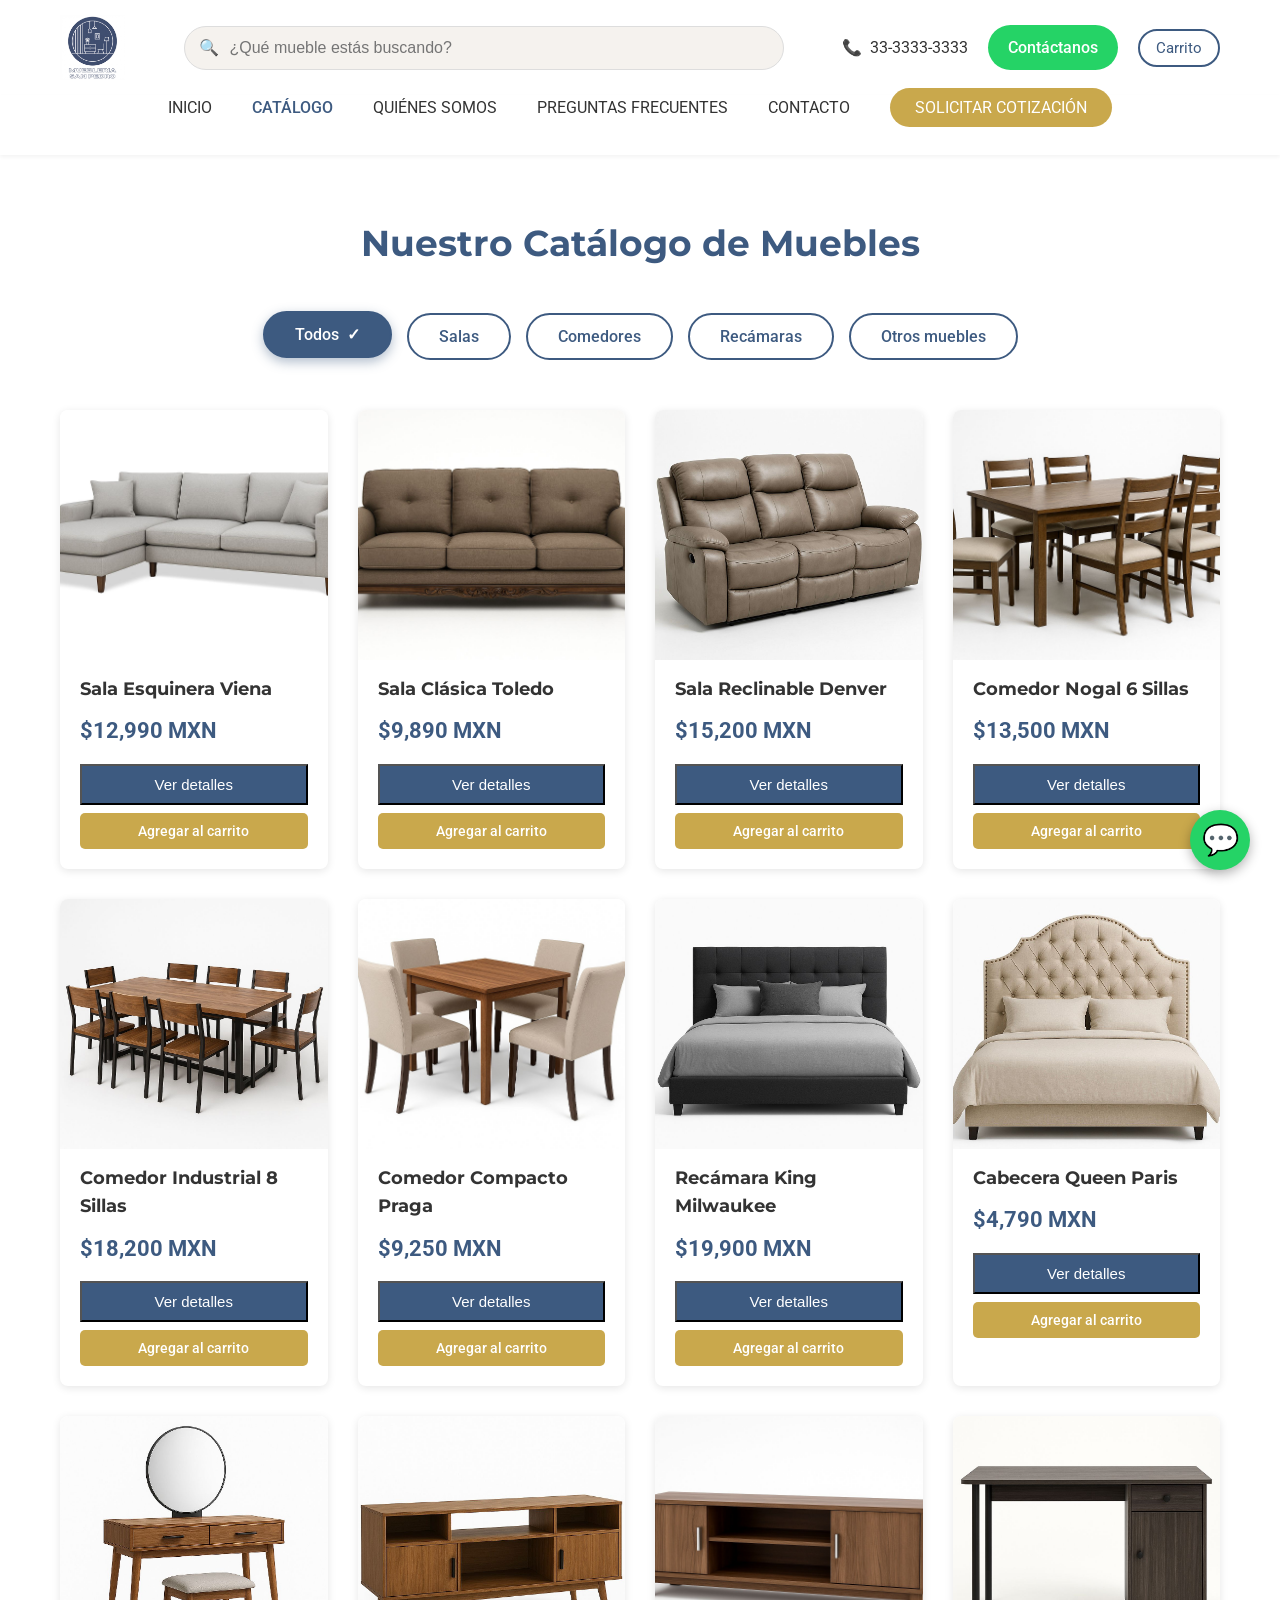
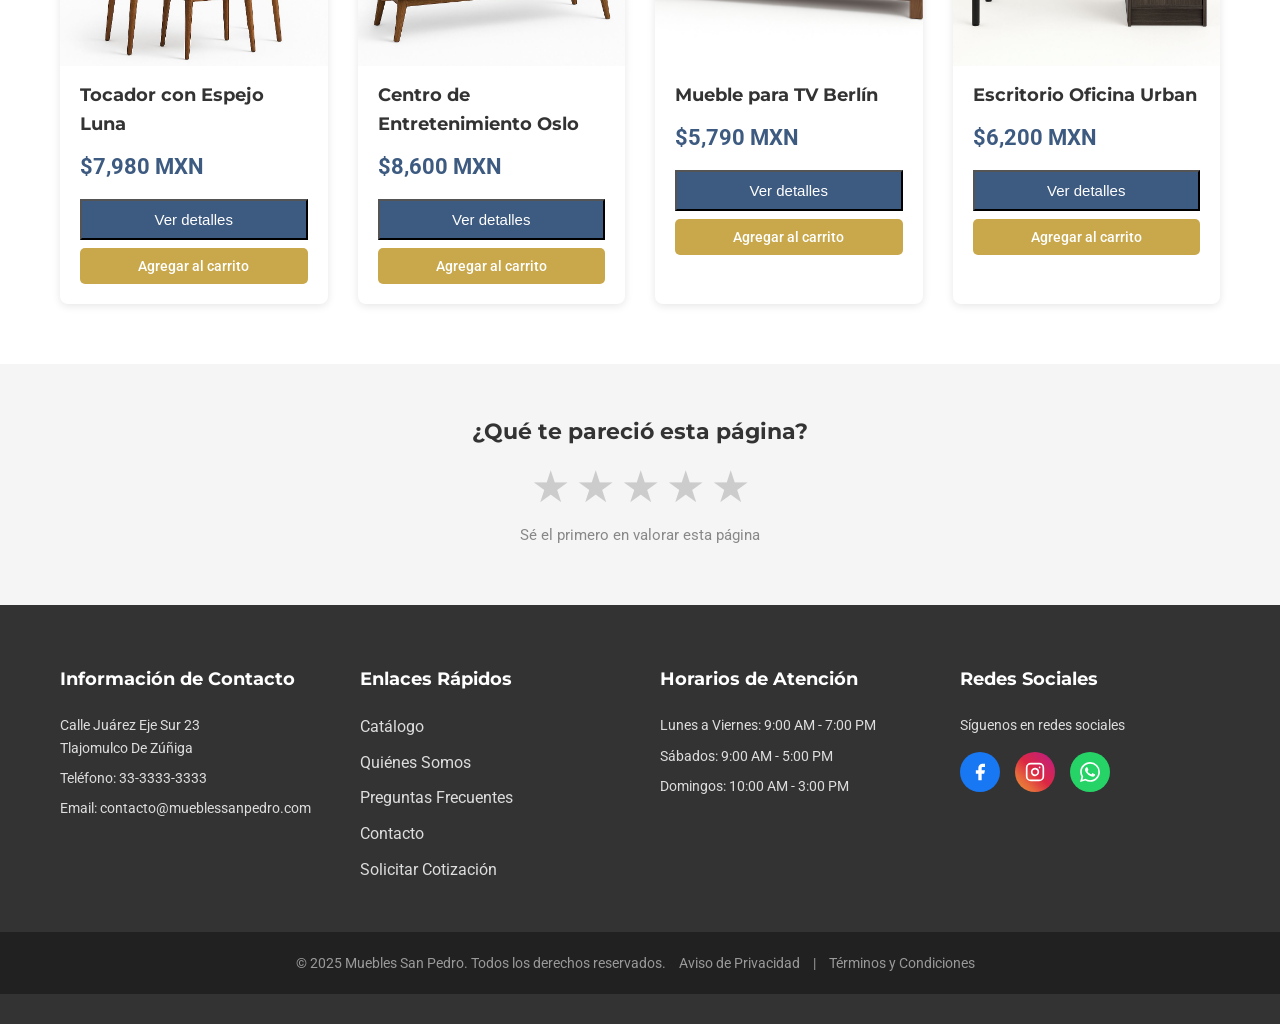
==== catalogo.html @ d08b0eda "chore: normaliza nombres de imagenes y videos a minusculas sin acentos Renombra los 15 archivos de i" ====
<!DOCTYPE html>
<html lang="es">
<head>
    <meta charset="UTF-8">
    <meta name="viewport" content="width=device-width, initial-scale=1.0">
    <title>Catálogo - Muebles San Pedro</title>
    <link href="https://fonts.googleapis.com/css2?family=Montserrat:wght@700&family=Roboto:wght@400;500&display=swap" rel="stylesheet">
    <link rel="stylesheet" href="css/styles.css">
    <link rel="icon" type="image/jpeg" href="images/logo.jpeg">
    <link rel="shortcut icon" href="images/logo.jpeg">
    <style>
        /* ══ ANIMACIONES ══ */
        @keyframes fadeInUp {
            from { opacity: 0; transform: translateY(28px); }
            to   { opacity: 1; transform: translateY(0); }
        }
        @keyframes badgePulse {
            0%   { transform: scale(1); }
            40%  { transform: scale(1.45); }
            100% { transform: scale(1); }
        }
        @keyframes btnBounce {
            0%, 100% { transform: scale(1); }
            30%       { transform: scale(1.15); }
            65%       { transform: scale(0.95); }
        }

        .product-card { opacity: 0; }
        .product-card.animate-in { animation: fadeInUp 0.5s ease forwards; }

        /* ══ BOTÓN AGREGAR AL CARRITO ══ */
        .btn-add-cart {
            width: 100%;
            background-color: #C9A84C;
            color: white;
            border: none;
            padding: 10px;
            border-radius: 5px;
            font-size: 14px;
            font-weight: 500;
            cursor: pointer;
            margin-top: 8px;
            font-family: 'Roboto', Arial, sans-serif;
            transition: background-color 0.3s;
        }
        .btn-add-cart:hover { background-color: #A88730; }
        .btn-add-cart.added {
            animation: btnBounce 0.4s ease;
            background-color: #3D5A80;
        }

        /* ══ ICONO CARRITO EN HEADER ══ */
        .cart-icon-btn {
            background: none;
            border: 2px solid #3D5A80;
            border-radius: 25px;
            padding: 8px 16px;
            cursor: pointer;
            font-size: 15px;
            color: #3D5A80;
            font-family: 'Roboto', Arial, sans-serif;
            display: flex;
            align-items: center;
            gap: 6px;
            transition: all 0.3s;
        }
        .cart-icon-btn:hover { background: #3D5A80; color: white; }
        .cart-badge {
            background: #C9A84C;
            color: white;
            font-size: 11px;
            font-weight: 700;
            min-width: 20px;
            height: 20px;
            border-radius: 10px;
            padding: 0 5px;
            display: none;
            align-items: center;
            justify-content: center;
        }
        .cart-badge.pulse { animation: badgePulse 0.4s ease; }

        /* ══ OVERLAY ══ */
        .cart-overlay {
            display: none;
            position: fixed;
            inset: 0;
            background: rgba(0,0,0,0.5);
            z-index: 1001;
        }
        .cart-overlay.open { display: block; }

        /* ══ DRAWER LATERAL ══ */
        .cart-drawer {
            position: fixed;
            top: 0;
            right: -440px;
            width: 400px;
            max-width: 95vw;
            height: 100vh;
            background: white;
            z-index: 1002;
            display: flex;
            flex-direction: column;
            box-shadow: -4px 0 24px rgba(0,0,0,0.15);
            transition: right 0.35s ease;
        }
        .cart-drawer.open { right: 0; }

        .cart-hdr {
            display: flex;
            justify-content: space-between;
            align-items: center;
            padding: 18px 24px;
            background: #3D5A80;
            color: white;
            flex-shrink: 0;
        }
        .cart-hdr h2 { font-size: 19px; margin: 0; }
        .cart-close-btn {
            background: none;
            border: none;
            color: white;
            font-size: 22px;
            cursor: pointer;
            line-height: 1;
        }

        .cart-items-list { flex: 1; overflow-y: auto; padding: 12px 16px; }

        .cart-item {
            display: flex;
            gap: 12px;
            align-items: flex-start;
            padding: 12px 0;
            border-bottom: 1px solid #f0f0f0;
        }
        .cart-item-img {
            width: 68px;
            height: 68px;
            object-fit: cover;
            border-radius: 6px;
            flex-shrink: 0;
        }
        .cart-item-info { flex: 1; min-width: 0; }
        .cart-item-name {
            font-size: 13px;
            font-weight: 500;
            color: #333;
            margin-bottom: 3px;
            white-space: nowrap;
            overflow: hidden;
            text-overflow: ellipsis;
        }
        .cart-item-price { font-size: 13px; color: #3D5A80; font-weight: 700; }
        .cart-item-controls { display: flex; align-items: center; gap: 8px; margin-top: 8px; }
        .qty-btn {
            width: 26px;
            height: 26px;
            border: 1px solid #ddd;
            background: #f5f5f5;
            border-radius: 4px;
            cursor: pointer;
            font-size: 16px;
            line-height: 1;
        }
        .qty-val { font-size: 14px; font-weight: 600; min-width: 20px; text-align: center; }
        .remove-item-btn {
            background: none;
            border: none;
            color: #e53935;
            font-size: 17px;
            cursor: pointer;
            margin-left: auto;
            line-height: 1;
        }

        .cart-empty-msg { text-align: center; padding: 60px 20px; color: #aaa; }
        .cart-empty-msg .cart-empty-icon { font-size: 48px; margin-bottom: 12px; }
        .cart-empty-msg p { font-size: 15px; }

        .cart-ftr {
            padding: 16px 20px;
            border-top: 1px solid #eee;
            background: #fafafa;
            flex-shrink: 0;
        }
        .cart-total-row {
            display: flex;
            justify-content: space-between;
            font-size: 17px;
            font-weight: 700;
            color: #333;
            margin-bottom: 14px;
        }
        .cart-checkout-btn {
            display: block;
            background: #3D5A80;
            color: white;
            text-align: center;
            padding: 13px;
            border-radius: 5px;
            text-decoration: none;
            font-weight: 500;
            font-size: 15px;
            margin-bottom: 8px;
            transition: background 0.3s;
        }
        .cart-checkout-btn:hover { background: #2C4466; }
        .cart-clear-btn {
            width: 100%;
            background: none;
            border: 1px solid #ddd;
            padding: 9px;
            border-radius: 5px;
            color: #999;
            cursor: pointer;
            font-family: inherit;
            font-size: 13px;
            transition: all 0.3s;
        }
        .cart-clear-btn:hover { border-color: #e53935; color: #e53935; }
    </style>
</head>
<body>

    <!-- HEADER SUPERIOR -->
    <header class="header-top">
        <div class="container">
            <div class="header-content">
                <a href="index.html" class="logo">
                    <img src="images/logo.jpeg" alt="Muebles San Pedro" style="height:65px; width:auto; display:block;">
                </a>
                
                <div class="search-bar">
                    <input type="text" placeholder="¿Qué mueble estás buscando?">
                </div>

                <div class="header-icons">
                    <a href="tel:3333333333" class="phone-btn">
                        <span>📞</span>
                        <span>33-3333-3333</span>
                    </a>
                    <a href="#" class="whatsapp-btn">Contáctanos</a>
                    <button class="cart-icon-btn" id="cartToggle" title="Ver carrito">
                        Carrito <span class="cart-badge" id="cartBadge">0</span>
                    </button>
                </div>
            </div>
        </div>
    </header>

    <!-- NAVEGACIÓN PRINCIPAL -->
    <nav class="main-nav">
        <div class="container">
            <ul class="nav-menu">
                <li><a href="index.html">INICIO</a></li>
                <li><a href="catalogo.html" class="active">CATÁLOGO</a></li>
                <li><a href="quienes-somos.html">QUIÉNES SOMOS</a></li>
                <li><a href="preguntas-frecuentes.html">PREGUNTAS FRECUENTES</a></li>
                <li><a href="contacto.html">CONTACTO</a></li>
                <li><a href="cotizacion.html" class="cta-btn">SOLICITAR COTIZACIÓN</a></li>
            </ul>
        </div>
    </nav>

    <!-- CONTENIDO PRINCIPAL -->
    <main class="main-content">
        <div class="container">
            <h1 class="page-title">Nuestro Catálogo de Muebles</h1>
            
            <!-- FILTROS POR CATEGORÍA -->
            <section class="catalog-filters" aria-label="Filtros del catálogo">
                <button class="filter-btn active" data-filter="todos">Todos</button>
                <button class="filter-btn" data-filter="salas">Salas</button>
                <button class="filter-btn" data-filter="comedores">Comedores</button>
                <button class="filter-btn" data-filter="recamaras">Recámaras</button>
                <button class="filter-btn" data-filter="otros">Otros muebles</button>
            </section>

            <!-- GRID DE PRODUCTOS -->
            <section class="product-grid grid-4" aria-label="Listado de productos">

                <!-- SALAS (5) -->
                <article class="card product-card categoria-salas" data-category="salas">
                    <div class="card-image">
                        <img src="images/sala-esquinera-viena.jpeg" alt="Sala Esquinera Viena">
                    </div>
                    <div class="card-body">
                        <h3>Sala Esquinera Viena</h3>
                        <p class="price">$12,990 MXN</p>
                        <button class="btn-primary btn-view-details" 
                                data-product-name="Sala Esquinera Viena"
                                data-product-price="$12,990 MXN"
                                data-product-image="images/sala-esquinera-viena.jpeg"
                                data-product-id="sala-esquinera-viena"
                                data-description="Sala esquinera moderna con diseño elegante y cómodo, perfecta para espacios amplios."
                                data-dimensions="Ancho: 280 cm | Profundidad: 180 cm | Alto: 85 cm"
                                data-materials="Estructura en madera sólida, tapizado en tela de alta calidad, cojines con espuma de alta densidad."
                                data-guarantee="1 año de garantía contra defectos de fabricación.">
                            Ver detalles
                        </button>
                    </div>
                </article>

              
                <article class="card product-card categoria-salas" data-category="salas">
                    <div class="card-image">
                        <img src="images/sala-clasica-toledo.jpeg" alt="Sala Clásica Toledo">
                    </div>
                    <div class="card-body">
                        <h3>Sala Clásica Toledo</h3>
                        <p class="price">$9,890 MXN</p>
                        <button class="btn-primary btn-view-details" 
                                data-product-name="Sala Clásica Toledo"
                                data-product-price="$9,890 MXN"
                                data-product-image="images/sala-clasica-toledo.jpeg"
                                data-product-id="sala-clasica-toledo"
                                data-description="Sala de estilo clásico con acabados elegantes y diseño atemporal."
                                data-dimensions="Ancho: 240 cm | Profundidad: 95 cm | Alto: 90 cm"
                                data-materials="Madera de pino tratada, tapizado en tela resistente, patas de madera maciza."
                                data-guarantee="1 año de garantía contra defectos de fabricación.">
                            Ver detalles
                        </button>
                    </div>
                </article>

                <article class="card product-card categoria-salas" data-category="salas">
                    <div class="card-image">
                        <img src="images/sala-reclinable-denver.jpeg" alt="Sala Reclinable Denver">
                    </div>
                    <div class="card-body">
                        <h3>Sala Reclinable Denver</h3>
                        <p class="price">$15,200 MXN</p>
                        <button class="btn-primary btn-view-details" 
                                data-product-name="Sala Reclinable Denver"
                                data-product-price="$15,200 MXN"
                                data-product-image="images/sala-reclinable-denver.jpeg"
                                data-product-id="sala-reclinable-denver"
                                data-description="Sala reclinable con mecanismo suave y cómodo, ideal para relajarse."
                                data-dimensions="Ancho: 220 cm | Profundidad: 100 cm (reclinada: 180 cm) | Alto: 105 cm"
                                data-materials="Estructura metálica reforzada, tapizado en cuero sintético, mecanismo de reclinación suave."
                                data-guarantee="2 años de garantía en mecanismo de reclinación, 1 año en tapizado.">
                            Ver detalles
                        </button>
                    </div>
                </article>

              
                <!-- COMEDORES (5) -->
                <article class="card product-card categoria-comedores" data-category="comedores">
                    <div class="card-image">
                        <img src="images/comedor-nogal-6-sillas.jpeg" alt="Comedor Nogal 6 Sillas">
                    </div>
                    <div class="card-body">
                        <h3>Comedor Nogal 6 Sillas</h3>
                        <p class="price">$13,500 MXN</p>
                        <button class="btn-primary btn-view-details" 
                                data-product-name="Comedor Nogal 6 Sillas"
                                data-product-price="$13,500 MXN"
                                data-product-image="images/comedor-nogal-6-sillas.jpeg"
                                data-product-id="comedor-nogal-6-sillas"
                                data-description="Juego de comedor completo con mesa y 6 sillas en acabado nogal elegante."
                                data-dimensions="Mesa: 180 cm x 90 cm x 75 cm | Sillas: 45 cm x 50 cm x 95 cm"
                                data-materials="Mesa en madera de nogal maciza, sillas con estructura de madera y asientos tapizados."
                                data-guarantee="1 año de garantía contra defectos de fabricación.">
                            Ver detalles
                        </button>
                    </div>
                </article>

            
                <article class="card product-card categoria-comedores" data-category="comedores">
                    <div class="card-image">
                        <img src="images/comedor-industrial-8-sillas.jpeg" alt="Comedor Industrial 8 Sillas">
                    </div>
                    <div class="card-body">
                        <h3>Comedor Industrial 8 Sillas</h3>
                        <p class="price">$18,200 MXN</p>
                        <button class="btn-primary btn-view-details" 
                                data-product-name="Comedor Industrial 8 Sillas"
                                data-product-price="$18,200 MXN"
                                data-product-image="images/comedor-industrial-8-sillas.jpeg"
                                data-product-id="comedor-industrial-8-sillas"
                                data-description="Comedor de estilo industrial con mesa amplia y 8 sillas, perfecto para familias grandes."
                                data-dimensions="Mesa: 240 cm x 100 cm x 75 cm | Sillas: 48 cm x 52 cm x 95 cm"
                                data-materials="Mesa con base metálica y tapa de madera, sillas con estructura metálica y asientos de madera."
                                data-guarantee="1 año de garantía contra defectos de fabricación.">
                            Ver detalles
                        </button>
                    </div>
                </article>

                <article class="card product-card categoria-comedores" data-category="comedores">
                    <div class="card-image">
                        <img src="images/comedor-compacto-praga.jpeg" alt="Comedor Compacto Praga">
                    </div>
                    <div class="card-body">
                        <h3>Comedor Compacto Praga</h3>
                        <p class="price">$9,250 MXN</p>
                        <button class="btn-primary btn-view-details" 
                                data-product-name="Comedor Compacto Praga"
                                data-product-price="$9,250 MXN"
                                data-product-image="images/comedor-compacto-praga.jpeg"
                                data-product-id="comedor-compacto-praga"
                                data-description="Comedor compacto ideal para espacios pequeños, incluye mesa y 4 sillas."
                                data-dimensions="Mesa: 140 cm x 80 cm x 75 cm | Sillas: 42 cm x 48 cm x 90 cm"
                                data-materials="Mesa en MDF con acabado melamínico, sillas con estructura de madera y asientos tapizados."
                                data-guarantee="1 año de garantía contra defectos de fabricación.">
                            Ver detalles
                        </button>
                    </div>
                </article>

                <!-- RECÁMARAS (5) -->
                <article class="card product-card categoria-recamaras" data-category="recamaras">
                    <div class="card-image">
                        <img src="images/recamara-king-milwaukee.jpeg" alt="Recámara King Milwaukee">
                    </div>
                    <div class="card-body">
                        <h3>Recámara King Milwaukee</h3>
                        <p class="price">$19,900 MXN</p>
                        <button class="btn-primary btn-view-details" 
                                data-product-name="Recámara King Milwaukee"
                                data-product-price="$19,900 MXN"
                                data-product-image="images/recamara-king-milwaukee.jpeg"
                                data-product-id="recamara-king-milwaukee"
                                data-description="Juego de recámara completo tamaño King con cabecera, cómoda y espejo."
                                data-dimensions="Cama: 200 cm x 200 cm | Cabecera: 220 cm x 120 cm | Cómoda: 120 cm x 50 cm x 80 cm"
                                data-materials="Madera de pino maciza, acabado en barniz satinado, herrajes de acero inoxidable."
                                data-guarantee="1 año de garantía contra defectos de fabricación.">
                            Ver detalles
                        </button>
                    </div>
                </article>

              
                <article class="card product-card categoria-recamaras" data-category="recamaras">
                    <div class="card-image">
                        <img src="images/cabecera-queen-paris.jpeg" alt="Cabecera Queen Paris">
                    </div>
                    <div class="card-body">
                        <h3>Cabecera Queen Paris</h3>
                        <p class="price">$4,790 MXN</p>
                        <button class="btn-primary btn-view-details" 
                                data-product-name="Cabecera Queen Paris"
                                data-product-price="$4,790 MXN"
                                data-product-image="images/cabecera-queen-paris.jpeg"
                                data-product-id="cabecera-queen-paris"
                                data-description="Cabecera elegante tamaño Queen con diseño parisino y acabados refinados."
                                data-dimensions="Ancho: 160 cm | Alto: 110 cm | Profundidad: 15 cm"
                                data-materials="Madera de pino con tapizado en tela de alta calidad, estructura reforzada."
                                data-guarantee="1 año de garantía contra defectos de fabricación.">
                            Ver detalles
                        </button>
                    </div>
                </article>

                <article class="card product-card categoria-recamaras" data-category="recamaras">
                    <div class="card-image">
                        <img src="images/tocador-con-espejo-luna.jpeg" alt="Tocador con Espejo Luna">
                    </div>
                    <div class="card-body">
                        <h3>Tocador con Espejo Luna</h3>
                        <p class="price">$7,980 MXN</p>
                        <button class="btn-primary btn-view-details" 
                                data-product-name="Tocador con Espejo Luna"
                                data-product-price="$7,980 MXN"
                                data-product-image="images/tocador-con-espejo-luna.jpeg"
                                data-product-id="tocador-espejo-luna"
                                data-description="Tocador elegante con espejo redondo tipo luna y cajones espaciosos."
                                data-dimensions="Ancho: 120 cm | Profundidad: 45 cm | Alto: 75 cm | Espejo: 60 cm diámetro"
                                data-materials="Madera de pino maciza, espejo de seguridad, herrajes de acero inoxidable, acabado en barniz."
                                data-guarantee="1 año de garantía contra defectos de fabricación.">
                            Ver detalles
                        </button>
                    </div>
                </article>

                <!-- OTROS MUEBLES (5) -->
                <article class="card product-card categoria-otros" data-category="otros">
                    <div class="card-image">
                        <img src="images/centro-de-entretenimiento-oslo.jpeg" alt="Centro de Entretenimiento Oslo">
                    </div>
                    <div class="card-body">
                        <h3>Centro de Entretenimiento Oslo</h3>
                        <p class="price">$8,600 MXN</p>
                        <button class="btn-primary btn-view-details" 
                                data-product-name="Centro de Entretenimiento Oslo"
                                data-product-price="$8,600 MXN"
                                data-product-image="images/centro-de-entretenimiento-oslo.jpeg"
                                data-product-id="centro-entretenimiento-oslo"
                                data-description="Centro de entretenimiento moderno con espacio para TV y almacenamiento adicional."
                                data-dimensions="Ancho: 200 cm | Profundidad: 45 cm | Alto: 60 cm"
                                data-materials="MDF con acabado melamínico, estantes ajustables, puertas con bisagras suaves."
                                data-guarantee="1 año de garantía contra defectos de fabricación.">
                            Ver detalles
                        </button>
                    </div>
                </article>

                <article class="card product-card categoria-otros" data-category="otros">
                    <div class="card-image">
                        <img src="images/mueble-para-tv-berlin.jpeg" alt="Mueble para TV Berlín">
                    </div>
                    <div class="card-body">
                        <h3>Mueble para TV Berlín</h3>
                        <p class="price">$5,790 MXN</p>
                        <button class="btn-primary btn-view-details" 
                                data-product-name="Mueble para TV Berlín"
                                data-product-price="$5,790 MXN"
                                data-product-image="images/mueble-para-tv-berlin.jpeg"
                                data-product-id="mueble-tv-berlin"
                                data-description="Mueble funcional para TV con diseño moderno y espacios de almacenamiento."
                                data-dimensions="Ancho: 180 cm | Profundidad: 40 cm | Alto: 50 cm"
                                data-materials="MDF con acabado en melamina, estantes fijos, diseño minimalista."
                                data-guarantee="1 año de garantía contra defectos de fabricación.">
                            Ver detalles
                        </button>
                    </div>
                </article>

                <article class="card product-card categoria-otros" data-category="otros">
                    <div class="card-image">
                        <img src="images/escritorio-oficina-urban.jpeg" alt="Escritorio Oficina Urban">
                    </div>
                    <div class="card-body">
                        <h3>Escritorio Oficina Urban</h3>
                        <p class="price">$6,200 MXN</p>
                        <button class="btn-primary btn-view-details" 
                                data-product-name="Escritorio Oficina Urban"
                                data-product-price="$6,200 MXN"
                                data-product-image="images/escritorio-oficina-urban.jpeg"
                                data-product-id="escritorio-oficina-urban"
                                data-description="Escritorio moderno para oficina con diseño urbano y funcional."
                                data-dimensions="Ancho: 140 cm | Profundidad: 60 cm | Alto: 75 cm"
                                data-materials="MDF con acabado melamínico, estructura metálica, cajones con sistema de deslizamiento suave."
                                data-guarantee="1 año de garantía contra defectos de fabricación.">
                            Ver detalles
                        </button>
                    </div>
                </article>

            </section>
        </div>
    </main>

    <!-- VALORACIÓN DE PÁGINA -->
    <section class="rating-section" style="background-color:#F5F5F5; padding:50px 0;">
        <div class="container">
            <div class="rating-widget" style="text-align:center;">
                <h3 class="rating-title" style="font-family:'Montserrat',Arial,sans-serif; font-size:22px; color:#333; margin-bottom:16px;">¿Qué te pareció esta página?</h3>
                <div class="rating-stars" style="display:flex; justify-content:center; gap:6px; margin-bottom:14px;">
                    <span class="star" data-val="1" style="font-size:44px; cursor:pointer; user-select:none; color:#ccc; line-height:1;">★</span>
                    <span class="star" data-val="2" style="font-size:44px; cursor:pointer; user-select:none; color:#ccc; line-height:1;">★</span>
                    <span class="star" data-val="3" style="font-size:44px; cursor:pointer; user-select:none; color:#ccc; line-height:1;">★</span>
                    <span class="star" data-val="4" style="font-size:44px; cursor:pointer; user-select:none; color:#ccc; line-height:1;">★</span>
                    <span class="star" data-val="5" style="font-size:44px; cursor:pointer; user-select:none; color:#ccc; line-height:1;">★</span>
                </div>
                <p class="rating-info" id="ratingInfo" style="font-size:15px; color:#888; margin-bottom:8px;"></p>
                <p class="rating-thanks" id="ratingThanks" style="display:none; font-size:16px; color:#3D5A80; font-weight:500;">¡Gracias por tu valoración!</p>
            </div>
        </div>
    </section>

    <!-- FOOTER -->
    <footer class="footer">
        <div class="container">
            <div class="footer-content">
                <div class="footer-column">
                    <h3>Información de Contacto</h3>
                    <p>Calle Juárez Eje Sur 23<br>Tlajomulco De Zúñiga</p>
                    <p>Teléfono: 33-3333-3333</p>
                    <p>Email: contacto@mueblessanpedro.com</p>
                </div>
                <div class="footer-column">
                    <h3>Enlaces Rápidos</h3>
                    <ul>
                        <li><a href="catalogo.html">Catálogo</a></li>
                        <li><a href="quienes-somos.html">Quiénes Somos</a></li>
                        <li><a href="preguntas-frecuentes.html">Preguntas Frecuentes</a></li>
                        <li><a href="contacto.html">Contacto</a></li>
                        <li><a href="cotizacion.html">Solicitar Cotización</a></li>
                    </ul>
                </div>
                <div class="footer-column">
                    <h3>Horarios de Atención</h3>
                    <p>Lunes a Viernes: 9:00 AM - 7:00 PM</p>
                    <p>Sábados: 9:00 AM - 5:00 PM</p>
                    <p>Domingos: 10:00 AM - 3:00 PM</p>
                </div>
                <div class="footer-column">
                    <h3>Redes Sociales</h3>
                    <p>Síguenos en redes sociales</p>
                    <div class="social-icons">
                        <a href="https://www.facebook.com/mueblessanpedro" target="_blank" rel="noopener" class="social-icon social-facebook" title="Facebook" aria-label="Facebook">
                            <svg viewBox="0 0 24 24" width="20" height="20" fill="white"><path d="M18 2h-3a5 5 0 0 0-5 5v3H7v4h3v8h4v-8h3l1-4h-4V7a1 1 0 0 1 1-1h3z"/></svg>
                        </a>
                        <a href="https://www.instagram.com/mueblessanpedro" target="_blank" rel="noopener" class="social-icon social-instagram" title="Instagram" aria-label="Instagram">
                            <svg viewBox="0 0 24 24" width="20" height="20" fill="none" stroke="white" stroke-width="2" stroke-linecap="round" stroke-linejoin="round"><rect x="2" y="2" width="20" height="20" rx="5" ry="5"/><path d="M16 11.37A4 4 0 1 1 12.63 8 4 4 0 0 1 16 11.37z"/><line x1="17.5" y1="6.5" x2="17.51" y2="6.5"/></svg>
                        </a>
                        <a href="https://wa.me/523333333333" target="_blank" rel="noopener" class="social-icon social-whatsapp" title="WhatsApp" aria-label="WhatsApp">
                            <svg viewBox="0 0 24 24" width="20" height="20" fill="white"><path d="M17.472 14.382c-.297-.149-1.758-.867-2.03-.967-.273-.099-.471-.148-.67.15-.197.297-.767.966-.94 1.164-.173.199-.347.223-.644.075-.297-.15-1.255-.463-2.39-1.475-.883-.788-1.48-1.761-1.653-2.059-.173-.297-.018-.458.13-.606.134-.133.298-.347.446-.52.149-.174.198-.298.298-.497.099-.198.05-.371-.025-.52-.075-.149-.669-1.612-.916-2.207-.242-.579-.487-.5-.669-.51-.173-.008-.371-.01-.57-.01-.198 0-.52.074-.792.372-.272.297-1.04 1.016-1.04 2.479 0 1.462 1.065 2.875 1.213 3.074.149.198 2.096 3.2 5.077 4.487.709.306 1.262.489 1.694.625.712.227 1.36.195 1.871.118.571-.085 1.758-.719 2.006-1.413.248-.694.248-1.289.173-1.413-.074-.124-.272-.198-.57-.347m-5.421 7.403h-.004a9.87 9.87 0 0 1-5.031-1.378l-.361-.214-3.741.982.998-3.648-.235-.374a9.86 9.86 0 0 1-1.51-5.26c.001-5.45 4.436-9.884 9.888-9.884 2.64 0 5.122 1.03 6.988 2.898a9.825 9.825 0 0 1 2.893 6.994c-.003 5.45-4.437 9.884-9.885 9.884m8.413-18.297A11.815 11.815 0 0 0 12.05 0C5.495 0 .16 5.335.157 11.892c0 2.096.547 4.142 1.588 5.945L.057 24l6.305-1.654a11.882 11.882 0 0 0 5.683 1.448h.005c6.554 0 11.89-5.335 11.893-11.893a11.821 11.821 0 0 0-3.48-8.413z"/></svg>
                        </a>
                    </div>
                </div>
            </div>
        </div>
        <div class="subfooter">
            <div class="container">
                <p>© 2025 Muebles San Pedro. Todos los derechos reservados. 
                    <a href="#">Aviso de Privacidad</a> | 
                    <a href="#">Términos y Condiciones</a>
                </p>
            </div>
        </div>
    </footer>

    <!-- BOTÓN FLOTANTE WHATSAPP -->
    <a href="https://wa.me/523333333333" class="whatsapp-float" title="¡Chatea con nosotros!">💬</a>

    <!-- CARRITO LATERAL -->
    <div class="cart-overlay" id="cartOverlay"></div>
    <aside class="cart-drawer" id="cartDrawer">
        <div class="cart-hdr">
            <h2>Mi Carrito</h2>
            <button class="cart-close-btn" id="cartClose">✕</button>
        </div>
        <div class="cart-items-list" id="cartItemsList"></div>
        <div class="cart-empty-msg" id="cartEmptyMsg">
            <div class="cart-empty-icon">—</div>
            <p>Tu carrito está vacío</p>
            <p style="font-size:13px; margin-top:6px;">Agrega productos del catálogo</p>
        </div>
        <div class="cart-ftr" id="cartFooter" style="display:none;">
            <div class="cart-total-row">
                <span>Total estimado:</span>
                <span id="cartTotalAmt">$0 MXN</span>
            </div>
            <a href="cotizacion.html" class="cart-checkout-btn">Solicitar Cotización →</a>
            <button class="cart-clear-btn" id="cartClearBtn">Vaciar carrito</button>
        </div>
    </aside>

    <!-- MODAL DE PRODUCTO -->
    <div id="productModal" class="modal">
        <div class="modal-content">
            <span class="modal-close">&times;</span>
            <div class="modal-body">
                <div class="modal-image">
                    <img id="modalProductImage" src="" alt="">
                </div>
                <div class="modal-info">
                    <h2 id="modalProductName"></h2>
                    <p class="modal-price" id="modalProductPrice"></p>
                    
                    <div class="modal-details">
                        <details>
                            <summary>Descripción</summary>
                            <p id="modalDescription"></p>
                        </details>
                        
                        <details>
                            <summary>Dimensiones</summary>
                            <p id="modalDimensions"></p>
                        </details>
                        
                        <details>
                            <summary>Materiales</summary>
                            <p id="modalMaterials"></p>
                        </details>
                        
                        <details>
                            <summary>Garantía</summary>
                            <p id="modalGuarantee"></p>
                        </details>
                    </div>
                    
                    <div class="modal-actions" style="margin-top: 30px; display: flex; gap: 15px;">
                        <a href="cotizacion.html" id="modalQuoteBtn" class="btn btn-success" style="flex: 1; text-align: center; text-decoration: none;">Solicitar Cotización</a>
                        <button class="btn btn-secondary modal-close-btn" style="flex: 1;">Cerrar</button>
                    </div>
                </div>
            </div>
        </div>
    </div>

    <script>
        // Obtener todos los botones de filtro y las tarjetas de productos
        const filterButtons = document.querySelectorAll('.filter-btn');
        const productCards = document.querySelectorAll('.product-card');

        // Agregar evento click a cada botón
        filterButtons.forEach(button => {
            button.addEventListener('click', function() {
                // Remover la clase 'active' de todos los botones
                filterButtons.forEach(btn => btn.classList.remove('active'));

                // Agregar la clase 'active' al botón clickeado
                this.classList.add('active');

                // Obtener el filtro seleccionado
                const filterValue = this.getAttribute('data-filter');

                // Filtrar las tarjetas de productos
                productCards.forEach(card => {
                    if (filterValue === 'todos') {
                        // Mostrar todas las tarjetas
                        card.style.display = 'block';
                    } else {
                        // Obtener la categoría de la tarjeta
                        const cardCategory = card.getAttribute('data-category');

                        // Mostrar u ocultar según coincida con el filtro
                        if (cardCategory === filterValue) {
                            card.style.display = 'block';
                        } else {
                            card.style.display = 'none';
                        }
                    }
                });
            });
        });

        // Modal functionality
        const modal = document.getElementById('productModal');
        const modalClose = document.querySelector('.modal-close');
        const viewDetailsButtons = document.querySelectorAll('.btn-view-details');

        // Open modal when clicking "Ver detalles" button
        viewDetailsButtons.forEach(button => {
            button.addEventListener('click', function() {
                const productName = this.getAttribute('data-product-name');
                const productPrice = this.getAttribute('data-product-price');
                const productImage = this.getAttribute('data-product-image');
                const productId = this.getAttribute('data-product-id');
                const description = this.getAttribute('data-description');
                const dimensions = this.getAttribute('data-dimensions');
                const materials = this.getAttribute('data-materials');
                const guarantee = this.getAttribute('data-guarantee');

                document.getElementById('modalProductName').textContent = productName;
                document.getElementById('modalProductPrice').textContent = productPrice;
                document.getElementById('modalProductImage').src = productImage;
                document.getElementById('modalProductImage').alt = productName;
                document.getElementById('modalDescription').textContent = description;
                document.getElementById('modalDimensions').textContent = dimensions;
                document.getElementById('modalMaterials').textContent = materials;
                document.getElementById('modalGuarantee').textContent = guarantee;
                
                // Update quote button with product ID
                const quoteBtn = document.getElementById('modalQuoteBtn');
                if (productId) {
                    quoteBtn.href = `cotizacion.html?producto=${productId}`;
                } else {
                    quoteBtn.href = 'cotizacion.html';
                }

                modal.style.display = 'block';
                document.body.style.overflow = 'hidden';
            });
        });

        // Close modal when clicking the X
        modalClose.addEventListener('click', function() {
            modal.style.display = 'none';
            document.body.style.overflow = 'auto';
        });
        
        // Close modal when clicking close button
        const modalCloseBtn = document.querySelector('.modal-close-btn');
        if (modalCloseBtn) {
            modalCloseBtn.addEventListener('click', function() {
                modal.style.display = 'none';
                document.body.style.overflow = 'auto';
            });
        }

        // Close modal when clicking outside of it
        window.addEventListener('click', function(event) {
            if (event.target === modal) {
                modal.style.display = 'none';
                document.body.style.overflow = 'auto';
            }
        });

        // Close modal with Escape key
        document.addEventListener('keydown', function(event) {
            if (event.key === 'Escape' && modal.style.display === 'block') {
                modal.style.display = 'none';
                document.body.style.overflow = 'auto';
            }
        });
    </script>

    <script>
        /* ══ ANIMACIONES: INTERSECTION OBSERVER ══ */
        (function () {
            var cards = document.querySelectorAll('.product-card');

            if (!('IntersectionObserver' in window)) {
                cards.forEach(function (c) { c.style.opacity = 1; });
                return;
            }

            var observer = new IntersectionObserver(function (entries) {
                entries.forEach(function (entry) {
                    if (!entry.isIntersecting) return;
                    var card = entry.target;
                    var idx = parseInt(card.dataset.animIdx) || 0;
                    card.style.animationDelay = (idx * 0.08) + 's';
                    card.classList.add('animate-in');
                    observer.unobserve(card);
                });
            }, { threshold: 0.12 });

            cards.forEach(function (card, i) {
                card.dataset.animIdx = i;
                observer.observe(card);
            });
        })();

        /* ══ TIENDITA VIRTUAL ══ */
        (function () {
            var CART_KEY = 'msp_cart';

            /* ── Helpers de localStorage ── */
            function getCart() {
                try { return JSON.parse(localStorage.getItem(CART_KEY)) || []; }
                catch (e) { return []; }
            }
            function saveCart(cart) { localStorage.setItem(CART_KEY, JSON.stringify(cart)); }

            function parsePrice(str) {
                return parseFloat((str || '').replace(/[^0-9.]/g, '')) || 0;
            }

            /* ── Operaciones del carrito ── */
            function addItem(id, name, price, image) {
                var cart = getCart();
                var found = cart.find(function (i) { return i.id === id; });
                if (found) {
                    found.qty += 1;
                } else {
                    cart.push({ id: id, name: name, price: price, priceNum: parsePrice(price), image: image, qty: 1 });
                }
                saveCart(cart);
                refresh();
            }

            function changeQty(id, delta) {
                var cart = getCart();
                var item = cart.find(function (i) { return i.id === id; });
                if (!item) return;
                item.qty = Math.max(1, item.qty + delta);
                saveCart(cart);
                refresh();
            }

            function removeItem(id) {
                saveCart(getCart().filter(function (i) { return i.id !== id; }));
                refresh();
            }

            function clearCart() { saveCart([]); refresh(); }

            /* ── Render ── */
            function refresh() {
                var cart = getCart();
                updateBadge(cart);
                renderDrawer(cart);
            }

            function updateBadge(cart) {
                var count = cart.reduce(function (s, i) { return s + i.qty; }, 0);
                var badge = document.getElementById('cartBadge');
                badge.textContent = count;
                badge.style.display = count > 0 ? 'inline-flex' : 'none';
                badge.classList.remove('pulse');
                void badge.offsetWidth;
                if (count > 0) badge.classList.add('pulse');
            }

            function renderDrawer(cart) {
                var listEl   = document.getElementById('cartItemsList');
                var emptyEl  = document.getElementById('cartEmptyMsg');
                var footerEl = document.getElementById('cartFooter');
                var totalEl  = document.getElementById('cartTotalAmt');

                if (cart.length === 0) {
                    listEl.innerHTML = '';
                    emptyEl.style.display = 'block';
                    footerEl.style.display = 'none';
                    return;
                }

                emptyEl.style.display = 'none';
                footerEl.style.display = 'block';

                var total = 0;
                listEl.innerHTML = cart.map(function (item) {
                    total += item.priceNum * item.qty;
                    return '<div class="cart-item">' +
                        '<img class="cart-item-img" src="' + item.image + '" alt="' + item.name + '">' +
                        '<div class="cart-item-info">' +
                            '<p class="cart-item-name" title="' + item.name + '">' + item.name + '</p>' +
                            '<p class="cart-item-price">' + item.price + '</p>' +
                            '<div class="cart-item-controls">' +
                                '<button class="qty-btn" onclick="cartOp(\'dec\',\'' + item.id + '\')">−</button>' +
                                '<span class="qty-val">' + item.qty + '</span>' +
                                '<button class="qty-btn" onclick="cartOp(\'inc\',\'' + item.id + '\')">+</button>' +
                                '<button class="remove-item-btn" onclick="cartOp(\'del\',\'' + item.id + '\')" title="Eliminar">🗑</button>' +
                            '</div>' +
                        '</div>' +
                    '</div>';
                }).join('');

                totalEl.textContent = '$' + total.toLocaleString('es-MX') + ' MXN';
            }

            /* Función global para los onclick del HTML generado */
            window.cartOp = function (op, id) {
                if (op === 'inc') changeQty(id, 1);
                else if (op === 'dec') changeQty(id, -1);
                else if (op === 'del') removeItem(id);
            };

            /* ── Abrir / Cerrar drawer ── */
            function openCart()  {
                document.getElementById('cartDrawer').classList.add('open');
                document.getElementById('cartOverlay').classList.add('open');
                document.body.style.overflow = 'hidden';
            }
            function closeCart() {
                document.getElementById('cartDrawer').classList.remove('open');
                document.getElementById('cartOverlay').classList.remove('open');
                document.body.style.overflow = '';
            }

            document.getElementById('cartToggle').addEventListener('click', openCart);
            document.getElementById('cartClose').addEventListener('click', closeCart);
            document.getElementById('cartOverlay').addEventListener('click', closeCart);
            document.getElementById('cartClearBtn').addEventListener('click', clearCart);

            /* ── Generar botones "Agregar al carrito" en cada tarjeta ── */
            document.querySelectorAll('.btn-view-details').forEach(function (btn) {
                var addBtn = document.createElement('button');
                addBtn.className = 'btn-add-cart';
                addBtn.textContent = 'Agregar al carrito';
                addBtn.dataset.id    = btn.dataset.productId;
                addBtn.dataset.name  = btn.dataset.productName;
                addBtn.dataset.price = btn.dataset.productPrice;
                addBtn.dataset.image = btn.dataset.productImage;

                addBtn.addEventListener('click', function () {
                    addItem(this.dataset.id, this.dataset.name, this.dataset.price, this.dataset.image);
                    var b = this;
                    b.textContent = '✓ Agregado';
                    b.classList.add('added');
                    setTimeout(function () {
                        b.textContent = 'Agregar al carrito';
                        b.classList.remove('added');
                    }, 1500);
                });

                btn.parentNode.insertBefore(addBtn, btn.nextSibling);
            });

            /* ── Botón "Agregar al carrito" en el modal ── */
            var modalActions = document.querySelector('.modal-actions');
            if (modalActions) {
                var modalAddBtn = document.createElement('button');
                modalAddBtn.className = 'btn btn-secondary';
                modalAddBtn.style.cssText = 'flex:1; background:#C9A84C; border:none; color:white; cursor:pointer; font-family:inherit;';
                modalAddBtn.textContent = 'Agregar al carrito';
                modalAddBtn.addEventListener('click', function () {
                    var name  = document.getElementById('modalProductName').textContent;
                    var price = document.getElementById('modalProductPrice').textContent;
                    var img   = document.getElementById('modalProductImage').src;
                    var id    = img.split('/').pop().replace(/\.[^.]+$/, '');
                    addItem(id, name, price, img);
                    modalAddBtn.textContent = '✓ Agregado';
                    setTimeout(function () { modalAddBtn.textContent = 'Agregar al carrito'; }, 1500);
                });
                modalActions.insertBefore(modalAddBtn, modalActions.firstChild);
            }

            /* ── Inicializar ── */
            refresh();
        })();
    </script>

    <script>
        (function () {
            var pageKey = 'rating_' + (window.location.pathname.split('/').pop().replace('.html', '') || 'index');
            var stars = document.querySelectorAll('.star');
            var infoEl = document.getElementById('ratingInfo');
            var thanksEl = document.getElementById('ratingThanks');
            function getData() {
                try { return JSON.parse(localStorage.getItem(pageKey)) || { total: 0, count: 0 }; }
                catch (e) { return { total: 0, count: 0 }; }
            }
            function showInfo() {
                var d = getData();
                infoEl.textContent = d.count === 0
                    ? 'Sé el primero en valorar esta página'
                    : 'Promedio: ' + (d.total / d.count).toFixed(1) + ' / 5 (' + d.count + (d.count === 1 ? ' valoración' : ' valoraciones') + ')';
            }
            function highlightStars(val) {
                stars.forEach(function (s) {
                    var on = parseInt(s.dataset.val) <= val;
                    s.classList.toggle('active', on);
                    s.style.color = on ? '#C9A84C' : '#ccc';
                });
            }
            showInfo();
            var rated = sessionStorage.getItem(pageKey + '_rated');
            if (rated) {
                highlightStars(parseInt(rated));
                thanksEl.style.display = 'block';
                stars.forEach(function (s) { s.style.cursor = 'default'; s.style.pointerEvents = 'none'; });
            }
            stars.forEach(function (star) {
                star.addEventListener('mouseenter', function () {
                    if (!sessionStorage.getItem(pageKey + '_rated')) highlightStars(parseInt(this.dataset.val));
                });
                star.addEventListener('mouseleave', function () {
                    if (!sessionStorage.getItem(pageKey + '_rated')) highlightStars(0);
                });
                star.addEventListener('click', function () {
                    if (sessionStorage.getItem(pageKey + '_rated')) return;
                    var val = parseInt(this.dataset.val);
                    var d = getData();
                    d.total += val; d.count += 1;
                    localStorage.setItem(pageKey, JSON.stringify(d));
                    sessionStorage.setItem(pageKey + '_rated', val);
                    highlightStars(val);
                    thanksEl.style.display = 'block';
                    showInfo();
                    stars.forEach(function (s) { s.style.cursor = 'default'; s.style.pointerEvents = 'none'; });
                });
            });
        })();
    </script>

</body>
</html>
---- css/styles.css ----
/* ============================================
   GUTIÉRREZ MUEBLERÍA - ESTILOS COMPARTIDOS
   ============================================ */

/* RESET Y CONFIGURACIÓN BASE */
* {
    margin: 0;
    padding: 0;
    box-sizing: border-box;
}

body {
    font-family: 'Roboto', Arial, sans-serif;
    color: #333333;
    background-color: #FFFFFF;
    font-size: 16px;
    line-height: 1.6;
}

h1, h2, h3, h4, h5, h6 {
    font-family: 'Montserrat', Arial, sans-serif;
    font-weight: 700;
}

img {
    max-width: 100%;
    height: auto;
}

a {
    text-decoration: none;
    color: inherit;
}

/* VARIABLES DE COLOR */
:root {
    --color-primario: #3D5A80;
    --color-secundario: #C9A84C;
    --color-acento: #C9A84C;
    --color-whatsapp: #25D366;
    --color-texto: #333333;
    --color-texto-claro: #666666;
    --color-fondo: #FFFFFF;
    --color-fondo-claro: #F5F2EE;
    --color-fondo-crema: #F5F2EE;
    --color-error: #D32F2F;
}

/* CONTENEDOR PRINCIPAL */
.container {
    max-width: 1200px;
    margin: 0 auto;
    padding: 0 20px;
}

/* ============================================
   HEADER SUPERIOR
   ============================================ */
.header-top {
    background-color: var(--color-fondo);
    box-shadow: 0 2px 4px rgba(0,0,0,0.1);
    padding: 15px 0;
}

.header-content {
    display: flex;
    align-items: center;
    justify-content: space-between;
}

.logo {
    display: flex;
    align-items: center;
    cursor: pointer;
}

.search-bar {
    flex: 1;
    max-width: 600px;
    margin: 0 30px;
    position: relative;
}

.search-bar input {
    width: 100%;
    padding: 12px 15px 12px 45px;
    border: 1px solid #ddd;
    border-radius: 25px;
    background-color: var(--color-fondo-claro);
    font-size: 16px;
}

.search-bar::before {
    content: "🔍";
    position: absolute;
    left: 15px;
    top: 50%;
    transform: translateY(-50%);
}

.header-icons {
    display: flex;
    gap: 20px;
    align-items: center;
}

.phone-btn {
    display: flex;
    align-items: center;
    gap: 8px;
    font-size: 16px;
    color: var(--color-texto);
}

.whatsapp-btn {
    background-color: var(--color-whatsapp);
    color: white;
    padding: 10px 20px;
    border-radius: 25px;
    font-weight: 500;
    transition: background-color 0.3s;
}

.whatsapp-btn:hover {
    background-color: #1ea952;
}

/* ============================================
   NAVEGACIÓN PRINCIPAL
   ============================================ */
.main-nav {
    background-color: var(--color-fondo);
    box-shadow: 0 2px 4px rgba(0,0,0,0.05);
    height: 60px;
}

.nav-menu {
    display: flex;
    align-items: center;
    height: 100%;
    list-style: none;
    justify-content: center;
    gap: 40px;
}

.nav-menu li {
    position: relative;
}

.nav-menu a {
    color: var(--color-texto);
    font-size: 16px;
    transition: color 0.3s;
    padding: 20px 0;
}

.nav-menu a:hover {
    color: var(--color-primario);
}

.nav-menu .active {
    color: var(--color-primario);
    font-weight: 500;
}

.nav-menu .cta-btn {
    background-color: var(--color-acento);
    color: white;
    padding: 10px 25px;
    border-radius: 25px;
}

.nav-menu .cta-btn:hover {
    background-color: #A88730;
}

/* ============================================
   CONTENIDO PRINCIPAL
   ============================================ */
.main-content {
    min-height: 400px;
    padding: 60px 0;
}

.page-title {
    font-size: 36px;
    text-align: center;
    margin-bottom: 40px;
    color: var(--color-primario);
}

.section {
    padding: 60px 0;
}

.section-title {
    font-size: 32px;
    text-align: center;
    margin-bottom: 40px;
}

/* ============================================
   FOOTER
   ============================================ */
.footer {
    background-color: #333;
    color: white;
    padding: 60px 0 30px;
}

.footer-content {
    display: grid;
    grid-template-columns: repeat(4, 1fr);
    gap: 40px;
    margin-bottom: 40px;
}

.footer-column h3 {
    font-size: 18px;
    margin-bottom: 20px;
}

.footer-column ul {
    list-style: none;
}

.footer-column ul li {
    margin-bottom: 10px;
}

.footer-column a {
    color: #ddd;
    transition: color 0.3s;
}

.footer-column a:hover {
    color: white;
}

.footer-column p {
    color: #ddd;
    margin-bottom: 8px;
    font-size: 14px;
}

.social-icons {
    display: flex;
    gap: 15px;
    margin-top: 15px;
}

.social-icon {
    width: 40px;
    height: 40px;
    background-color: #555;
    border-radius: 50%;
    display: flex;
    align-items: center;
    justify-content: center;
    cursor: pointer;
    transition: background-color 0.3s;
}

.social-icon:hover {
    background-color: var(--color-primario);
}

.social-facebook { background-color: #1877F2; }
.social-instagram { background: linear-gradient(45deg, #f09433 0%, #e6683c 25%, #dc2743 50%, #cc2366 75%, #bc1888 100%); }
.social-whatsapp { background-color: #25D366; }

.social-facebook:hover { background-color: #0b5fcc; }
.social-instagram:hover { opacity: 0.85; }
.social-whatsapp:hover { background-color: #1da851; }

.subfooter {
    background-color: #212121;
    padding: 20px 0;
    text-align: center;
    color: #999;
    font-size: 14px;
}

.subfooter a {
    color: #999;
    margin: 0 10px;
}

/* ============================================
   BOTONES FLOTANTES
   ============================================ */
.whatsapp-float {
    position: fixed;
    bottom: 30px;
    right: 30px;
    width: 60px;
    height: 60px;
    background-color: var(--color-whatsapp);
    border-radius: 50%;
    display: flex;
    align-items: center;
    justify-content: center;
    cursor: pointer;
    box-shadow: 0 4px 12px rgba(0,0,0,0.3);
    z-index: 1000;
    transition: transform 0.3s;
    color: white;
    font-size: 30px;
}

.whatsapp-float:hover {
    transform: scale(1.1);
}

/* ============================================
   COMPONENTES REUTILIZABLES
   ============================================ */

/* Botones */
.btn {
    padding: 12px 30px;
    border-radius: 5px;
    font-size: 16px;
    cursor: pointer;
    transition: all 0.3s;
    border: none;
    display: inline-block;
}

.btn-primary {
    background-color: var(--color-primario);
    color: white;
}

.btn-primary:hover {
    background-color: #2C4466;
}

.btn-secondary {
    background-color: var(--color-secundario);
    color: white;
}

.btn-secondary:hover {
    background-color: #A88730;
}

.btn-success {
    background-color: var(--color-acento);
    color: white;
}

.btn-success:hover {
    background-color: #A88730;
}

/* Tarjetas */
.card {
    background-color: white;
    border-radius: 8px;
    box-shadow: 0 2px 8px rgba(0,0,0,0.1);
    padding: 20px;
    transition: box-shadow 0.3s;
}

.card:hover {
    box-shadow: 0 4px 16px rgba(0,0,0,0.15);
}

/* Grids */
.grid-2 {
    display: grid;
    grid-template-columns: repeat(2, 1fr);
    gap: 30px;
}

.grid-3 {
    display: grid;
    grid-template-columns: repeat(3, 1fr);
    gap: 30px;
}

.grid-4 {
    display: grid;
    grid-template-columns: repeat(4, 1fr);
    gap: 30px;
}

/* Formularios */
.form-group {
    margin-bottom: 20px;
}

.form-group label {
    display: block;
    margin-bottom: 8px;
    font-weight: 500;
}

.form-group input,
.form-group textarea,
.form-group select {
    width: 100%;
    padding: 12px;
    border: 1px solid #ddd;
    border-radius: 5px;
    font-size: 16px;
    font-family: inherit;
}

.form-group textarea {
    resize: vertical;
    min-height: 120px;
}

/* ============================================
   RESPONSIVE
   ============================================ */
@media (max-width: 1199px) {
    .grid-4 {
        grid-template-columns: repeat(2, 1fr);
    }
    
    .footer-content {
        grid-template-columns: repeat(2, 1fr);
    }
}

@media (max-width: 768px) {
    .header-content {
        flex-direction: column;
        gap: 15px;
    }
    
    .search-bar {
        margin: 0;
        max-width: 100%;
    }

    .nav-menu {
        flex-direction: column;
        height: auto;
        padding: 20px 0;
        gap: 15px;
    }

    .grid-2,
    .grid-3,
    .grid-4 {
        grid-template-columns: 1fr;
    }

    .footer-content {
        grid-template-columns: 1fr;
    }

    .page-title {
        font-size: 28px;
    }

    .section-title {
        font-size: 24px;
    }
}

/* ============================================
   VALORACIÓN DE PÁGINA
   ============================================ */
.rating-section {
    background-color: #F5F5F5;
    padding: 50px 0;
}

.rating-widget {
    text-align: center;
}

.rating-title {
    font-size: 22px;
    color: #333;
    margin-bottom: 16px;
    font-family: 'Montserrat', Arial, sans-serif;
}

.rating-stars {
    display: flex;
    justify-content: center;
    gap: 6px;
    margin-bottom: 14px;
}

.star {
    font-size: 44px;
    color: #ccc;
    cursor: pointer;
    transition: color 0.2s, transform 0.15s;
    user-select: none;
    line-height: 1;
}

.star:hover,
.star.active {
    color: #FF9800;
}

.star:hover {
    transform: scale(1.2);
}

.rating-info {
    font-size: 15px;
    color: #888;
    min-height: 22px;
    margin-bottom: 8px;
}

.rating-thanks {
    font-size: 16px;
    color: #3D5A80;
    font-weight: 500;
}

/* ============================================
   FILTROS DE CATÁLOGO
   ============================================ */
.catalog-filters {
    display: flex;
    justify-content: center;
    align-items: center;
    gap: 15px;
    margin-bottom: 50px;
    flex-wrap: wrap;
}

.filter-btn {
    padding: 12px 30px;
    border: 2px solid var(--color-primario);
    background-color: white;
    color: var(--color-primario);
    font-size: 16px;
    font-weight: 500;
    font-family: 'Roboto', Arial, sans-serif;
    border-radius: 30px;
    cursor: pointer;
    transition: all 0.3s ease;
    position: relative;
    overflow: hidden;
}

.filter-btn::before {
    content: '';
    position: absolute;
    top: 50%;
    left: 50%;
    width: 0;
    height: 0;
    border-radius: 50%;
    background-color: var(--color-primario);
    transform: translate(-50%, -50%);
    transition: width 0.4s ease, height 0.4s ease;
    z-index: -1;
}

.filter-btn:hover {
    color: white;
    transform: translateY(-2px);
    box-shadow: 0 4px 12px rgba(61, 90, 128, 0.3);
}

.filter-btn:hover::before {
    width: 300px;
    height: 300px;
}

.filter-btn.active {
    background-color: var(--color-primario);
    color: white;
    box-shadow: 0 4px 12px rgba(61, 90, 128, 0.4);
    transform: translateY(-2px);
}

.filter-btn.active::after {
    content: '✓';
    margin-left: 8px;
    font-weight: bold;
}

.filter-btn:active {
    transform: translateY(0);
    box-shadow: 0 2px 6px rgba(61, 90, 128, 0.3);
}

/* ============================================
   PRODUCTOS DEL CATÁLOGO
   ============================================ */
.product-card {
    transition: transform 0.3s ease, box-shadow 0.3s ease;
}

.product-card:hover {
    transform: translateY(-5px);
}

.product-card .card-image {
    overflow: hidden;
    border-radius: 8px 8px 0 0;
    margin: -20px -20px 15px -20px;
    height: 250px;
    background-color: var(--color-fondo-claro);
}

.product-card .card-image img {
    width: 100%;
    height: 100%;
    object-fit: cover;
    transition: transform 0.3s ease;
}

.product-card:hover .card-image img {
    transform: scale(1.05);
}

.product-card h3 {
    font-size: 18px;
    margin-bottom: 10px;
    color: var(--color-texto);
}

.product-card .price {
    font-size: 22px;
    font-weight: 700;
    color: var(--color-primario);
    margin-bottom: 15px;
}

.product-card .btn-primary {
    width: 100%;
    text-align: center;
    padding: 10px 20px;
    font-size: 15px;
}

/* ============================================
   MODAL DE PRODUCTO
   ============================================ */
.modal {
    display: none;
    position: fixed;
    z-index: 2000;
    left: 0;
    top: 0;
    width: 100%;
    height: 100%;
    overflow: auto;
    background-color: rgba(0, 0, 0, 0.7);
    animation: fadeIn 0.3s ease;
}

@keyframes fadeIn {
    from {
        opacity: 0;
    }
    to {
        opacity: 1;
    }
}

.modal-content {
    background-color: var(--color-fondo);
    margin: auto;
    padding: 0;
    border-radius: 10px;
    width: 90%;
    max-width: 900px;
    height: 65dvh;
    max-height: 65dvh;
    box-shadow: 0 4px 20px rgba(0, 0, 0, 0.3);
    animation: slideDown 0.3s ease;
    position: relative;
    display: flex;
    flex-direction: column;
    top: 50%;
    transform: translateY(-50%);
}

@keyframes slideDown {
    from {
        transform: translateY(-50px);
        opacity: 0;
    }
    to {
        transform: translateY(0);
        opacity: 1;
    }
}

.modal-close {
    position: absolute;
    right: 20px;
    top: 20px;
    color: var(--color-texto-claro);
    font-size: 32px;
    font-weight: bold;
    cursor: pointer;
    z-index: 2001;
    width: 40px;
    height: 40px;
    display: flex;
    align-items: center;
    justify-content: center;
    border-radius: 50%;
    background-color: rgba(255, 255, 255, 0.9);
    transition: all 0.3s ease;
}

.modal-close:hover,
.modal-close:focus {
    color: var(--color-error);
    background-color: white;
    transform: rotate(90deg);
}

.modal-body {
    display: grid;
    grid-template-columns: 1fr 1fr;
    gap: 30px;
    padding: 40px;
    overflow-y: auto;
    overflow-x: hidden;
    flex: 1;
    min-height: 0;
}

.modal-image {
    width: 100%;
    height: 400px;
    max-height: 400px;
    overflow: hidden;
    border-radius: 8px;
    background-color: var(--color-fondo-claro);
    flex-shrink: 0;
    position: sticky;
    top: 0;
    align-self: start;
}

.modal-image img {
    width: 100%;
    height: 100%;
    object-fit: cover;
}

.modal-info {
    display: flex;
    flex-direction: column;
    overflow-y: auto;
}

.modal-info h2 {
    font-size: 28px;
    color: var(--color-primario);
    margin-bottom: 15px;
}

.modal-price {
    font-size: 24px;
    font-weight: 700;
    color: var(--color-primario);
    margin-bottom: 30px;
}

.modal-details {
    display: flex;
    flex-direction: column;
    gap: 15px;
}

.modal-details details {
    background-color: var(--color-fondo-claro);
    border-radius: 8px;
    border: 1px solid #e0e0e0;
    overflow: hidden;
    transition: all 0.3s ease;
}

.modal-details details:hover {
    border-color: var(--color-primario);
    box-shadow: 0 2px 8px rgba(61, 90, 128, 0.1);
}

.modal-details details summary {
    padding: 15px 20px;
    cursor: pointer;
    font-weight: 600;
    font-size: 16px;
    color: var(--color-primario);
    background-color: white;
    list-style: none;
    user-select: none;
    transition: background-color 0.3s ease;
    position: relative;
}

.modal-details details summary::-webkit-details-marker {
    display: none;
}

.modal-details details summary::after {
    content: '▶';
    position: absolute;
    right: 20px;
    transition: transform 0.3s ease;
    font-size: 12px;
    color: var(--color-primario);
}

.modal-details details[open] summary::after {
    transform: rotate(90deg);
}

.modal-details details summary:hover {
    background-color: var(--color-fondo-claro);
}

.modal-details details[open] summary {
    border-bottom: 1px solid #e0e0e0;
}

.modal-details details p {
    padding: 20px;
    margin: 0;
    font-size: 15px;
    color: var(--color-texto);
    line-height: 1.7;
    background-color: white;
}

/* Responsive para modal */
@media (max-width: 768px) {
    .modal-content {
        width: 95%;
        height: 90dvh;
        max-height: 90dvh;
    }

    .modal-body {
        grid-template-columns: 1fr;
        padding: 30px 20px;
        gap: 20px;
    }

    .modal-image {
        height: 250px;
        max-height: 250px;
        position: sticky;
        top: 0;
    }

    .modal-info h2 {
        font-size: 24px;
    }

    .modal-price {
        font-size: 20px;
    }

    .modal-close {
        right: 10px;
        top: 10px;
        width: 35px;
        height: 35px;
        font-size: 28px;
    }
    
    .modal-actions {
        flex-direction: column;
    }
}

/* Modal actions */
.modal-actions {
    margin-top: 30px;
    display: flex;
    gap: 15px;
}

.modal-actions .btn {
    flex: 1;
    text-align: center;
    text-decoration: none;
    padding: 12px 20px;
    border: none;
    cursor: pointer;
    font-size: 16px;
    border-radius: 5px;
    transition: all 0.3s;
    display: inline-block;
}

.modal-actions .btn-success {
    background-color: var(--color-acento);
    color: white;
}

.modal-actions .btn-success:hover {
    background-color: #A88730;
}

.modal-actions .btn-secondary {
    background-color: var(--color-secundario);
    color: white;
}

.modal-actions .btn-secondary:hover {
    background-color: #A88730;
}

/* Responsive para filtros */
@media (max-width: 768px) {
    .catalog-filters {
        gap: 10px;
    }

    .filter-btn {
        padding: 10px 20px;
        font-size: 14px;
    }
}
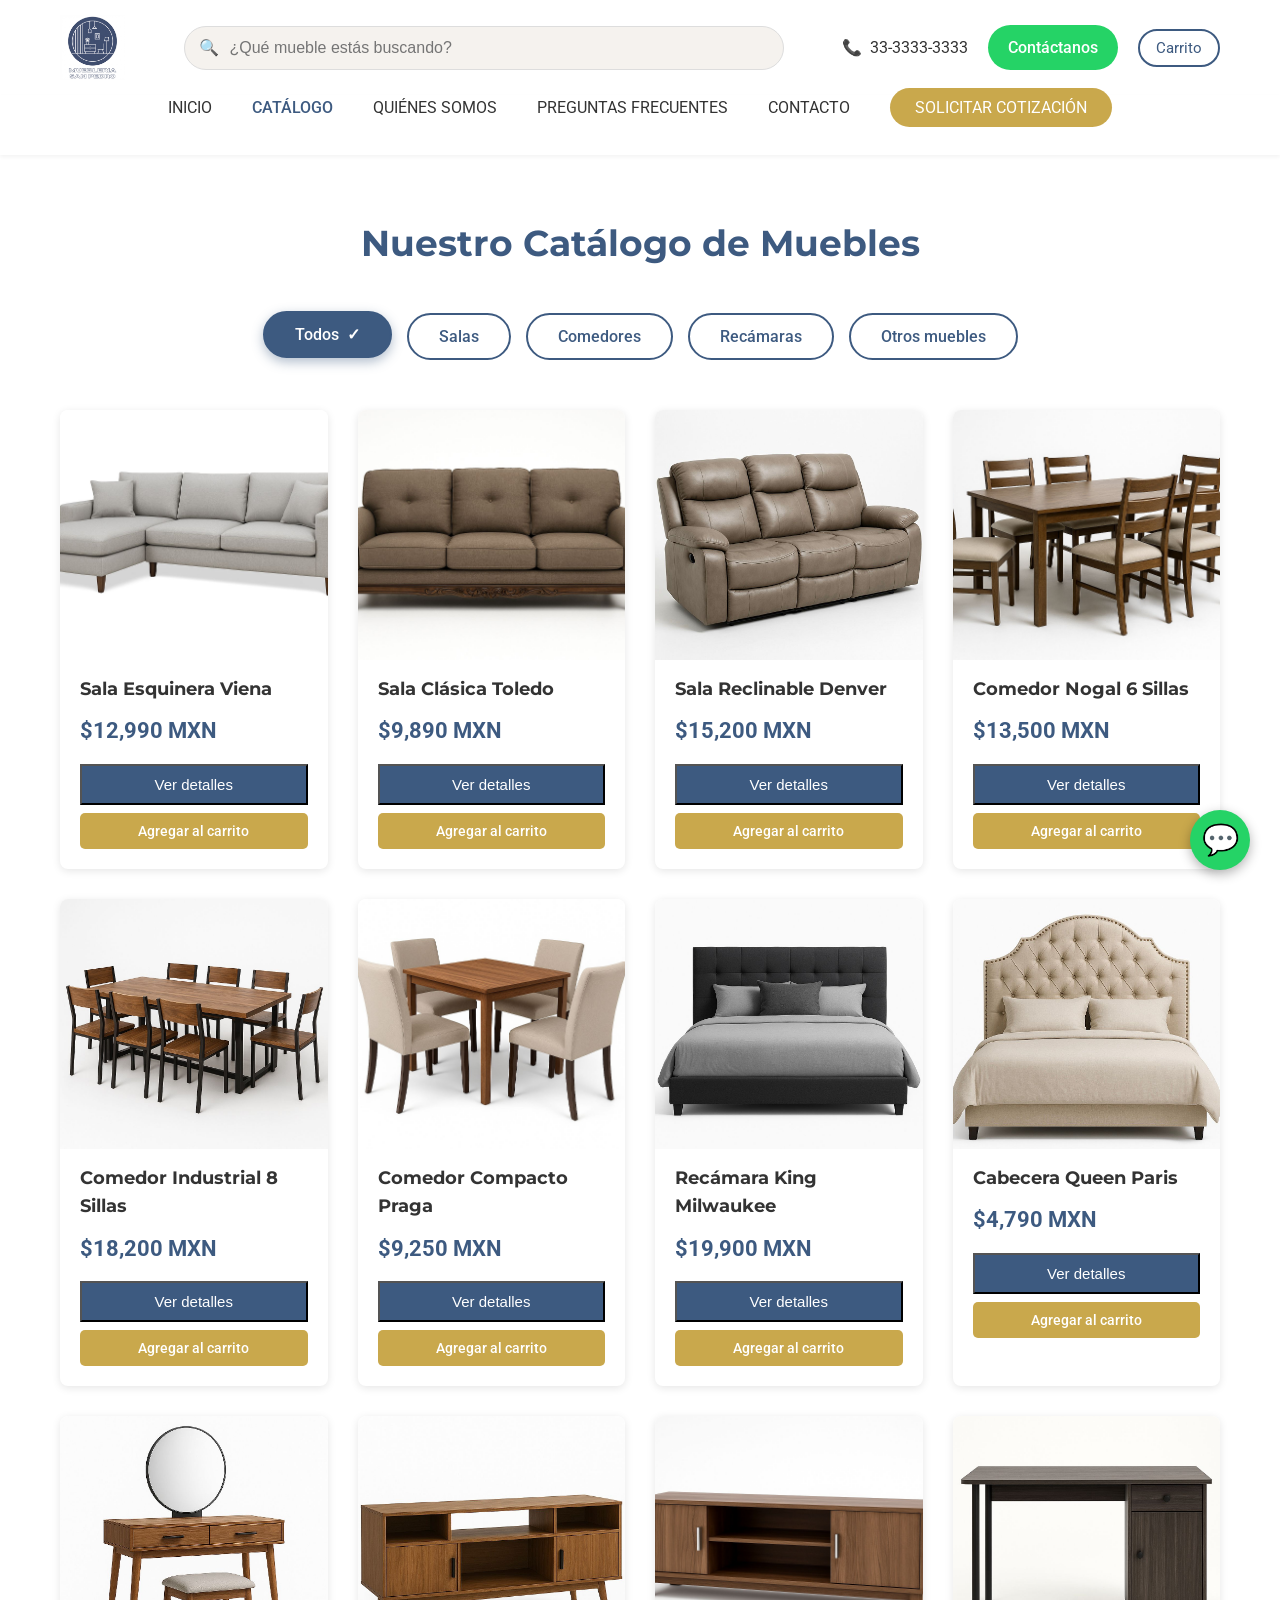
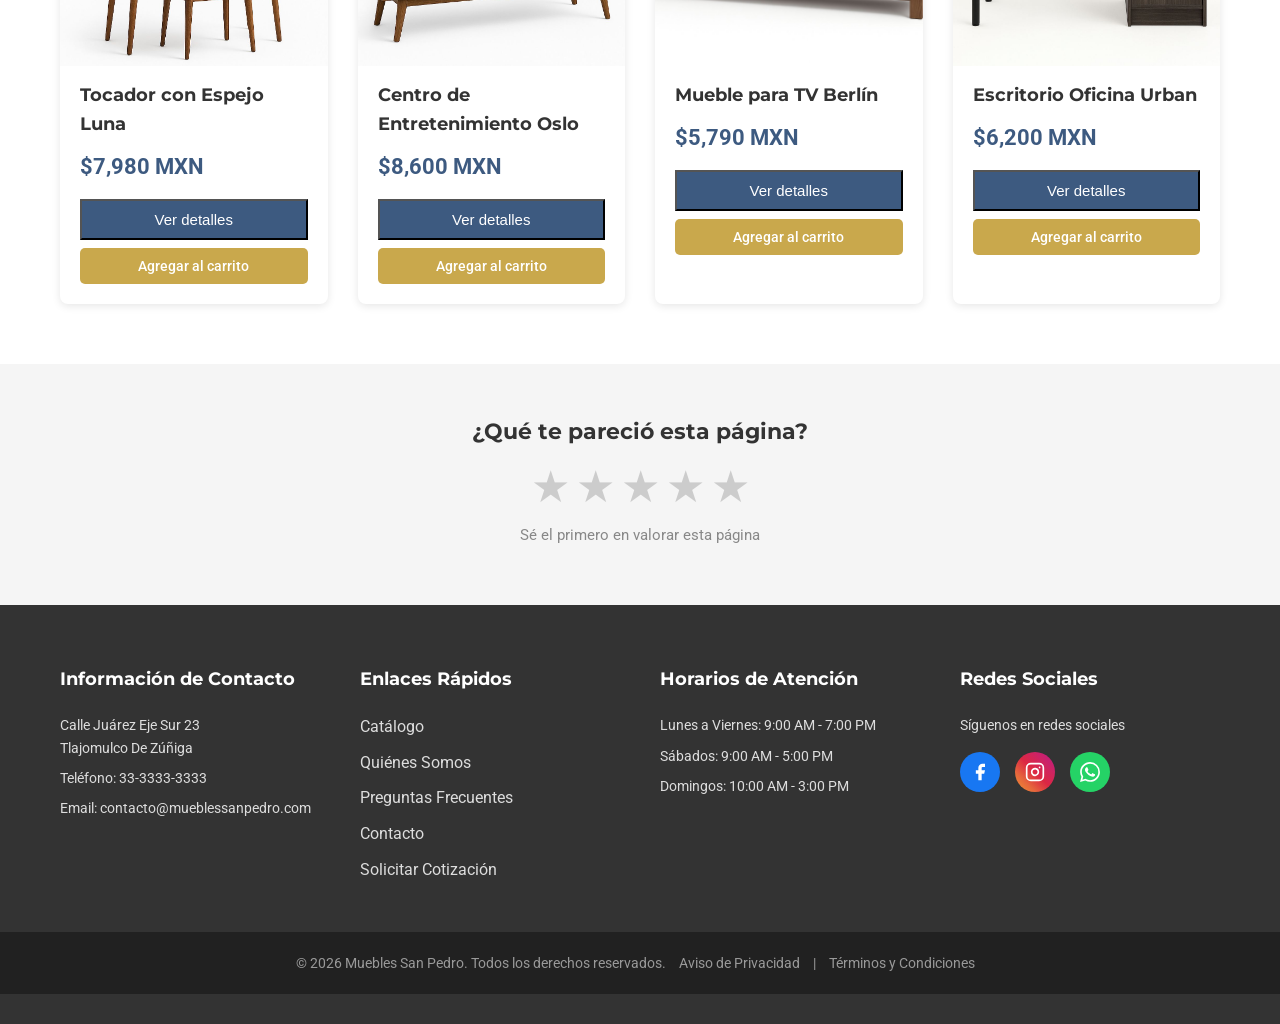
==== commit 4a511f4e: "chore: actualiza contenido obsoleto (ano del pie de pagina y README) Subfooter: cambia el ano de 202" ====
--- a/catalogo.html
+++ b/catalogo.html
@@ -608,7 +608,7 @@
         </div>
         <div class="subfooter">
             <div class="container">
-                <p>© 2025 Muebles San Pedro. Todos los derechos reservados. 
+                <p>© 2026 Muebles San Pedro. Todos los derechos reservados. 
                     <a href="#">Aviso de Privacidad</a> | 
                     <a href="#">Términos y Condiciones</a>
                 </p>
